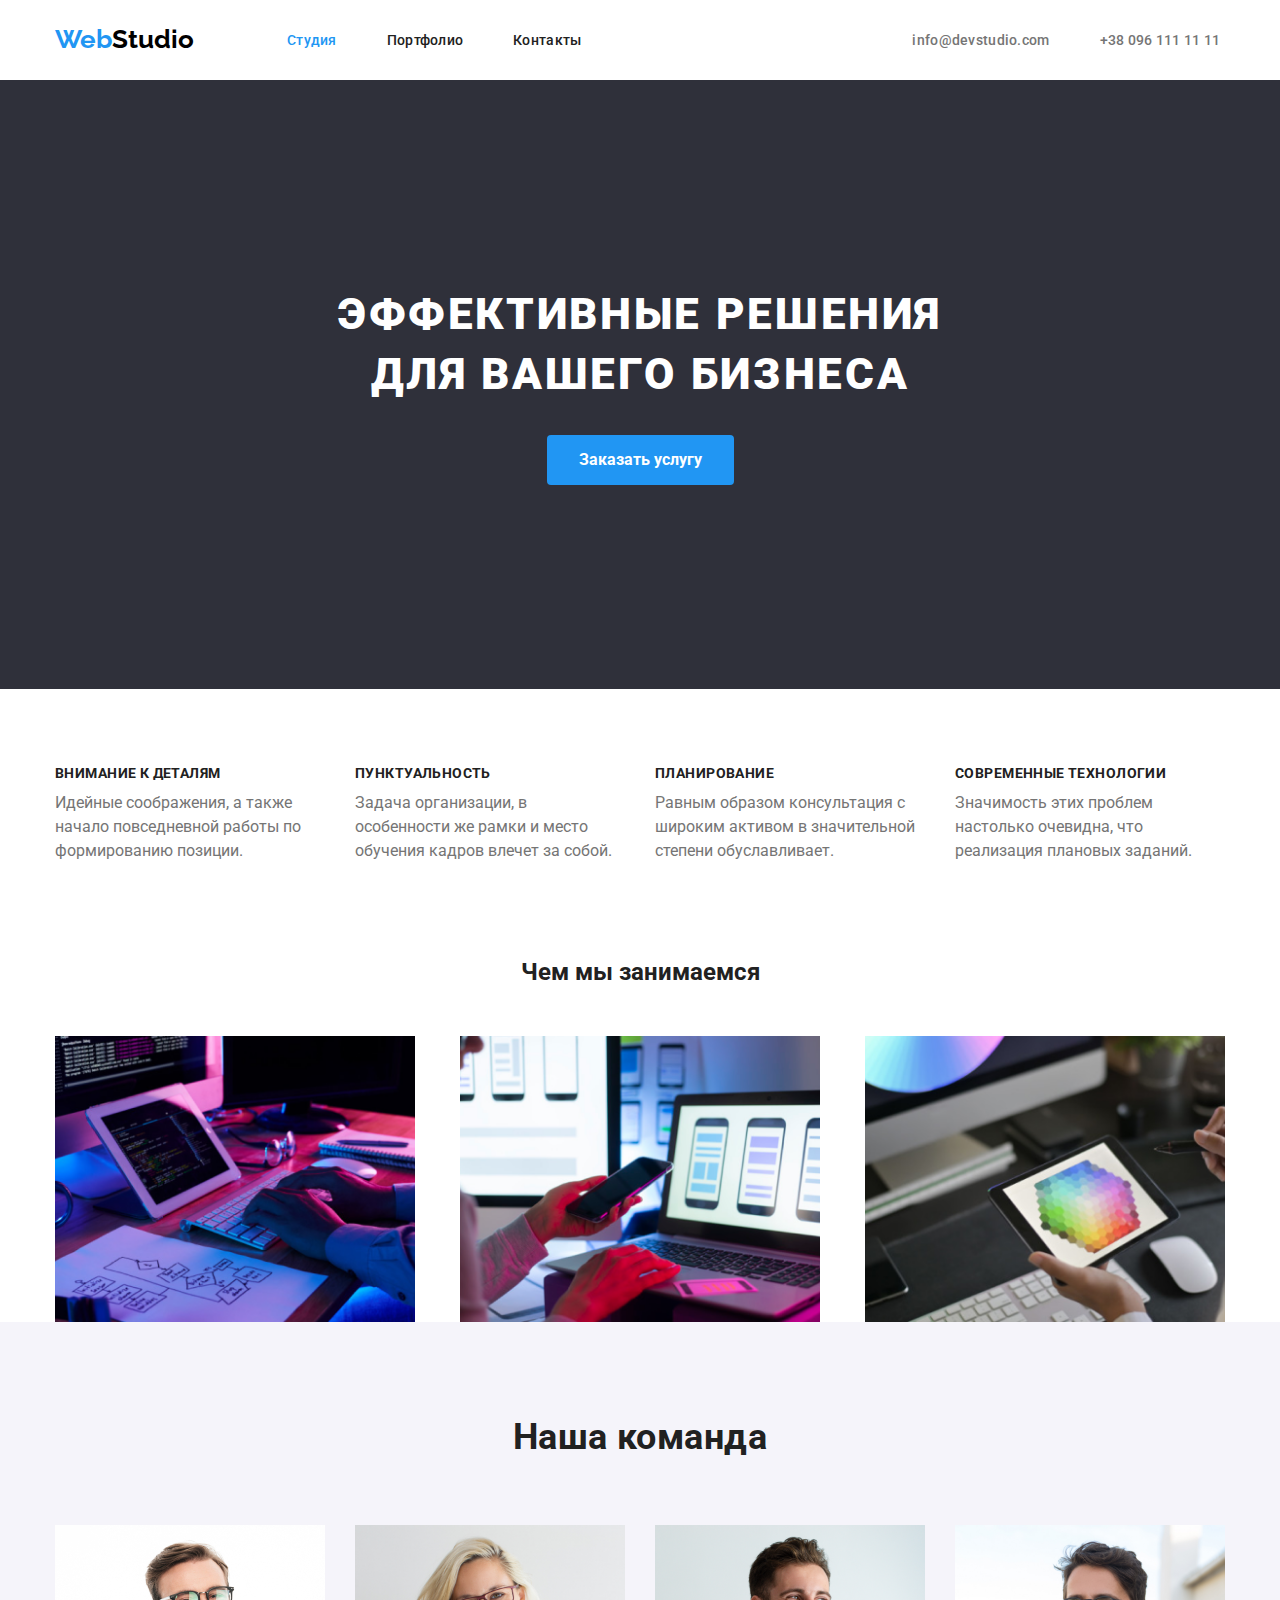
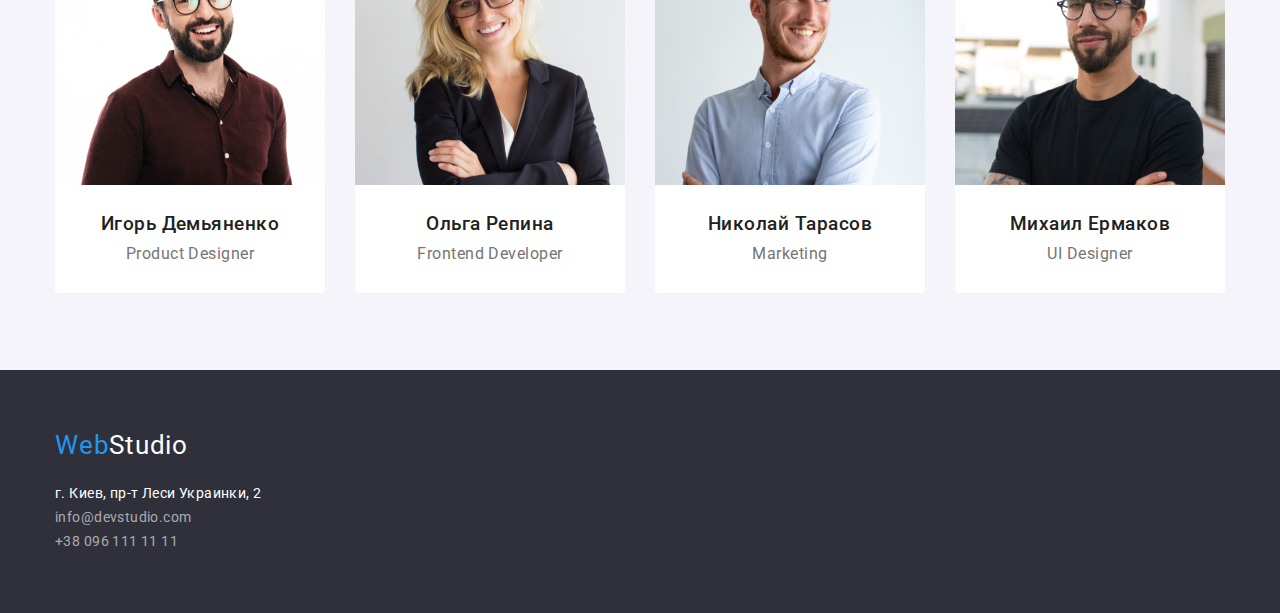
==== index.html @ 4e97cdf1 "q" ====
<!DOCTYPE html>
<html lang="en">

    <head>
        <meta charset="UTF-8">
        <meta name="viewport" content="width=device-width, initial-scale=1.0">
        <title>WebStudio</title> 
        <link rel="preconnect" href="https://fonts.gstatic.com">
        <link rel="stylesheet" href="./css/normalize.css">
        <link href="https://fonts.googleapis.com/css2?family=Raleway:wght@700&family=Roboto:wght@400;500;700;900&display=swap"
            rel="stylesheet">
        <link rel="stylesheet" href="./css/style.css">
    </head>

    <body>
        <!-- navigation -->
        <header class="header">
            <div class="container navigation-flex">
                <nav class="navigation-main navigation-flex">
                    <a href="index.html" class="logo"><span class="logo-span">Web</span>Studio</a>
                    <ul class="navigation-list">
                        <li class="navigaton-list-item" ><a href="index.html" class="current">Студия</a></li>
                        <li class="navigaton-list-item"><a href="portfolio.html">Портфолио</a></li>
                        <li class="navigaton-list-item"><a href="#">Контакты</a></li>
                    </ul>
                </nav>
                <ul class="list-contact">
                    <li class="list-contact-item"><a href="mailto:info@devstudio.com">info@devstudio.com</a></li>
                    <li class="list-contact-item"><a href="tel:+380961111111">+38 096 111 11 11</a></li>
                </ul>
            </div>
        </header>

        <!-- main content -->

        <main>
            <!-- hero -->
            
            <section class="hero">
                <div class="container hero-container">
                    <h1 class="hero-title">Эффективные решения для вашего бизнеса</h1>
                    <a href="" class="hero-btn">Заказать услугу</a>
                </div>
            </section>

            <!-- advantages -->

            <section class="advantages">
                <div class="container">
                    <h2 class="visually-hidden">Приимущества</h2>
                    <ul class="advantages-list" >
                        <li class="advantages-item">
                            <h3 class="advantages-tittle">Внимание к деталям</h3>
                            <p class="advantages-text"> Идейные соображения, а также начало повседневной работы по формированию позиции.</p>
                        </li>
                        <li class="advantages-item">
                            <h3 class="advantages-tittle">Пунктуальность</h3>
                            <p class="advantages-text">Задача организации, в особенности же рамки и место обучения кадров влечет за собой.</p>
                        </li>
                        <li class="advantages-item">
                            <h3 class="advantages-tittle">Планирование</h3>
                            <p class="advantages-text">Равным образом консультация с широким активом в значительной степени обуславливает.</p>
                        </li>
                        <li class="advantages-item">
                            <h3 class="advantages-tittle">Современные технологии</h3>
                            <p class="advantages-text">Значимость этих проблем настолько очевидна, что реализация плановых заданий.</p>
                        </li>
                    </ul>
                </div>
            </section>

            <!-- about -->

            <section class="about">
                <div class="container">
                    <h2 class="about-tittle">Чем мы занимаемся</h2>
                    <ul class="about-list">
                        <li class="about-item"><img src="./img/img__1.png" alt="проэктирование" width="370" class="about-item"></li>
                        <li class="about-item"><img src="./img/img__2.png" alt="разработка" width="370" class="about-item"></li>
                        <li class="about-item"><img src="./img/img__3.png" alt="тестирование" width="370" class="about-item"></li>
                    </ul>
                </div>
            </section>

            <!-- our team -->

            <section class="team">
                <div class="container">
                    <h2 class="team-tittle">Наша команда</h2>
                    <ul class="team-list">
                        <li class="team-item">
                            <img src="./img/img-1.jpg" alt="Продукт Дизайнер" width="270">
                            <h3 class="team-item-tittle">Игорь Демьяненко</h3>
                            <p class="team-item-text">Product Designer</p>
                        </li>
                        <li class="team-item">
                            <img src="./img/img-2.jpg" alt="Фронтэнд разработчик" width="270">
                            <h3 class="team-item-tittle">Ольга Репина</h3>
                            <p class="team-item-text">Frontend Developer</p>
                        </li>
                        <li class="team-item">
                            <img src="./img/img-3.jpg" alt="Маркетолог" width="270">
                            <h3 class="team-item-tittle">Николай Тарасов</h3>
                            <p class="team-item-text">Marketing</p>
                        </li>

                        <li class="team-item">
                            <img src="./img/img-4.jpg" alt="UI Designer" width="270">
                            <h3 class="team-item-tittle">Михаил Ермаков</h3>
                            <p class="team-item-text">UI Designer</p>
                        </li>
                    </ul>
                </div>
            </section>
        </main>

        <!-- footer -->

        <footer class="footer">
            <div class="container">
                <a href="index.html" class="logo-footer"><span class="logo-span">Web</span>Studio</a>
                <address class="footer-address">
                    <p>г. Киев, пр-т Леси Украинки, 2</p> 
                    <a href="mail:info@devstudio.com">info@devstudio.com</a>
                    <a href="tel:+380961111111">+38 096 111 11 11</a>
                </address>
            </div>
        </footer>
    </body>
</html>
---- css/style.css ----
/**************************** comon *****************/
:root {
  --logo-color: #000000;
  --brand-color: #3f51b5;
  --backgound-navigation: #ffffff;
  --backgound-hero: #2f303a;
  --background-section: #ffffff;
  --background-team: #f5f4fa;
  --color-h1: #ffffff;
  --color-h: #212121;
  --color-logo: #2196f3;
  --color-link-contact: #757575;
  --footer-contacts: rgba(255, 255, 255, 0.6);
  --galery-item-gap: 30px;
  --gap50: 50px;
}

html {
  box-sizing: border-box;
}

*,
*::before,
*::after {
  box-sizing: inherit;
}

.visually-hidden {
  position: absolute;
  width: 1px;
  height: 1px;
  margin: -1px;
  padding: 0;
  overflow: hidden;
  border: 0;
  clip: rect(0 0 0 0);
}

body {
  color: #757575;
  font-family: "Roboto", sans-serif;
  font-style: normal;
  font-weight: 400;
}

a {
  text-decoration: none;
  display: inline-block;
}

h2,
h3 {
  color: var(--color-h);
}
ul {
  list-style: none;
}
/* modificators */
.container {
  width: 1200px;
  padding-left: 15px;
  padding-right: 15px;
  margin: 0 auto;
}

/************** navigation ******************/

.header {
  padding-top: 24px;
  padding-bottom: 25px;
}
.navigation-flex {
  display: flex;
  align-items: center;
}

.logo {
  color: var(--logo-color);
  font-family: "Raleway", sans-serif;
  font-style: normal;
  font-weight: 700;
  font-size: 26px;
  line-height: 31px;
  margin-right: 93px;
}

.logo-span {
  color: var(--color-logo);
}

.navigaton-list-item .current {
  color: var(--color-logo);
}

.navigation-main a:focus {
  color: #2196f3;
}
.footer-address a:hover,
.navigaton-list-item a:hover,
.list-contact a:hover {
  color: var(--color-logo);
}

.navigaton-list-item a {
  color: var(--color-h);
}

.list-contact a {
  color: var(--color-link-contact);
}

.navigaton-list-item,
.list-contact {
  font-weight: 500;
  font-size: 14px;
  line-height: 16px;
  letter-spacing: 0.02em;
}

.navigaton-list-item:not(:last-child) {
  margin-right: 50px;
}

.navigation-list {
  display: flex;
  margin-right: 331px;
  justify-content: space-between;
}
.list-contact {
  display: flex;
}
.list-contact-item:first-child {
  margin-right: 50px;
}
/***************** hero *****************/

.hero {
  background-color: var(--backgound-hero);
}

.hero-container {
  display: flex;
  flex-direction: column;
  align-items: center;
  justify-content: center;
  padding: 204px 0px;
}

.hero-title,
.hero-btn {
  color: var(--color-h1);
}
.hero-title {
  font-weight: 900;
  font-size: 44px;
  line-height: 60px;
  letter-spacing: 0.06em;
  text-transform: uppercase;
  max-width: 696px;
  text-align: center;
  margin-top: 0px;
  margin-bottom: 30.8px;
}
.hero-btn {
  font-style: normal;
  font-weight: 700;
  font-size: 16px;
  line-height: 30px;
  background-color: var(--color-logo);
  padding-top: 10px;
  padding-bottom: 10px;
  padding-right: 32px;
  padding-left: 32px;
  border-radius: 4px;
  text-align: center;
}

/************************************** advantages *********************/

.advantages .about {
  background-color: var(--background-section);
}

.advantages {
  padding-top: 76px;
  padding-bottom: 96px;
}
.advantages-tittle {
  font-weight: 700;
  font-size: 14px;
  line-height: 16px;
  letter-spacing: 0.03em;
  text-transform: uppercase;
  margin-bottom: 10px;
}

.advantages-list {
  display: flex;
  flex-wrap: wrap;
  margin-left: calc(-1 * var(--galery-item-gap));
}

.advantages-item {
  margin-left: 30px;
  flex-basis: calc(100% / 4 - var(--galery-item-gap));
}

.advantages-text {
  line-height: 24px;
  /* letter-spacing: 0.03em; */
}

/************************ about **************************/

.about-item > img {
  display: block;
  max-width: 100%;
  height: auto;
}

.about-tittle {
  margin-bottom: 50px;
  text-align: center;
}

.about-list {
  display: flex;
  flex-wrap: wrap;
  justify-content: space-between;
}

.about-item {
  flex-basis: calc(100% / 3 - var(--galery-item-gap));
}
/************************ our team ***********************/

.team {
  background-color: var(--background-team);
  letter-spacing: 0.03em;
  line-height: 19px;
  padding-top: 94px;
  padding-bottom: 77px;
}
.team-tittle {
  font-style: normal;
  font-weight: 700;
  font-size: 36px;
  line-height: 42px;
  text-align: center;
  margin-bottom: 67px;
}

.team-list {
  display: flex;
  flex-wrap: wrap;
  margin-left: calc(-1 * var(--galery-item-gap));
}

.team-item {
  margin-left: 30px;
  text-align: center;
  background-color: var(--color-h1);
  border-radius: 0px 0px 4px 4px;
  padding-bottom: 30px;
  flex-basis: calc(100% / 4 - var(--galery-item-gap));
}

.team-item img {
  max-width: 100%;
  height: auto;
  display: block;
}

.team-item-tittle {
  font-weight: 500;
  margin-bottom: 10px;
  margin-top: 30px;
}

.team-item-text {
  font-size: 16px;
}

/*********************** footer ******************************/

footer {
  background-color: var(--backgound-hero);
  padding: 60px 0px 60px 0px;
}

.logo-footer {
  color: var(--color-h1);
  margin-bottom: 20px;
  font-size: 26px;
  line-height: 31px;
  letter-spacing: 0.03em;
}

.footer-address {
  font-family: Roboto;
  font-style: normal;
  font-weight: normal;
  font-size: 14px;
  line-height: 24px;
  letter-spacing: 0.03em;
  color: var(--backgound-navigation);
  display: flex;
  flex-direction: column;
}

.footer-address a {
  color: var(--footer-contacts);
}

/********************************************************* portfolio-page******************************************************************/
/* *********** portfolio******* */
.portfolio {
  background-color: var(--background-section);
  padding: 94px 0px 94px 0px;
}

.portfolio-list {
  justify-content: center;
  display: flex;
  margin-bottom: var(--gap50);
}

.portfolio-item:not(:last-child) {
  margin-right: 8px;
}

.portfolio-btn:hover {
  background-color: var(--color-logo);
}

.portfolio-btn:hover {
  color: var(--backgound-navigation);
}

.portfolio-btn:focus {
  color: var(--backgound-navigation);
  background-color: var(--color-logo);
  outline: none;
}

.portfolio-btn {
  color: var(--color-h);
  font-family: "Roboto", sans-serif;
  font-style: normal;
  font-weight: 500;
  font-size: 16px;
  line-height: 26px;
  text-align: center;
  letter-spacing: 0.03em;
  border-radius: 4px;
  border: none;
  padding-top: 6px;
  padding-right: 22px;
  padding-bottom: 6px;
  padding-left: 22px;
}

/************** galery ***********************/

.galery {
  background-color: var(--background-section);
}

.galery-container {
  padding-bottom: 20px;
  padding-left: 24px;
}
.galery-item-tittle {
  font-family: Roboto;
  font-style: normal;
  font-weight: 700;
  font-size: 18px;
  line-height: 36px;
  letter-spacing: 0.06em;
}

.galery-text {
  font-family: Roboto;
  font-style: normal;
  font-weight: 400;
  font-size: 16px;
  line-height: 30px;
  letter-spacing: 0.03em;
}

.galery-list {
  display: flex;
  flex-wrap: wrap;
  margin-left: calc(-1 * var(--galery-item-gap));
  margin-top: calc(-1 * var(--galery-item-gap));
}
.galery-item img {
  display: inline-block;
  max-width: 100%;
  height: auto;
  margin-bottom: 20px;
}

.galery-item {
  margin-left: var(--galery-item-gap);
  margin-top: var(--galery-item-gap);
  background-color: var(--backgound-navigation);
  border: 1px solid #eeeeee;
  flex-basis: calc(100% / 3 - var(--galery-item-gap));
}
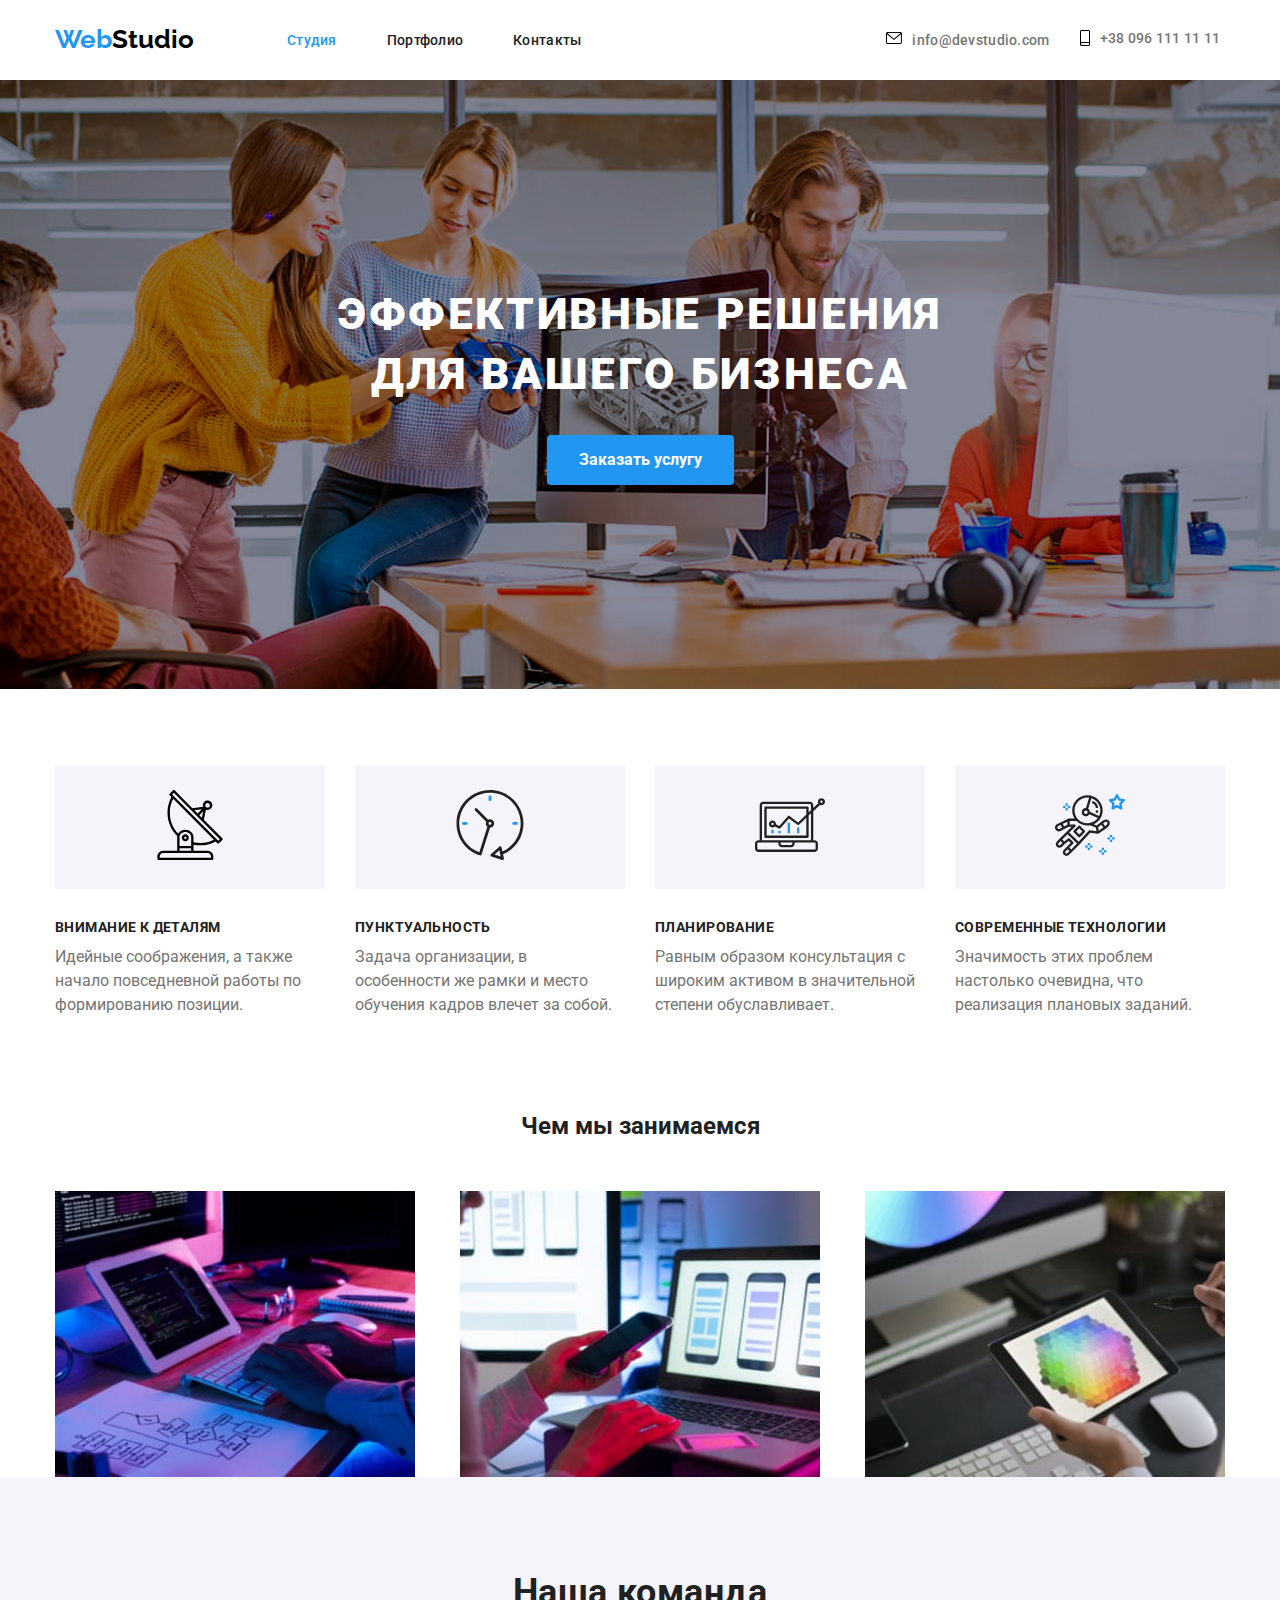
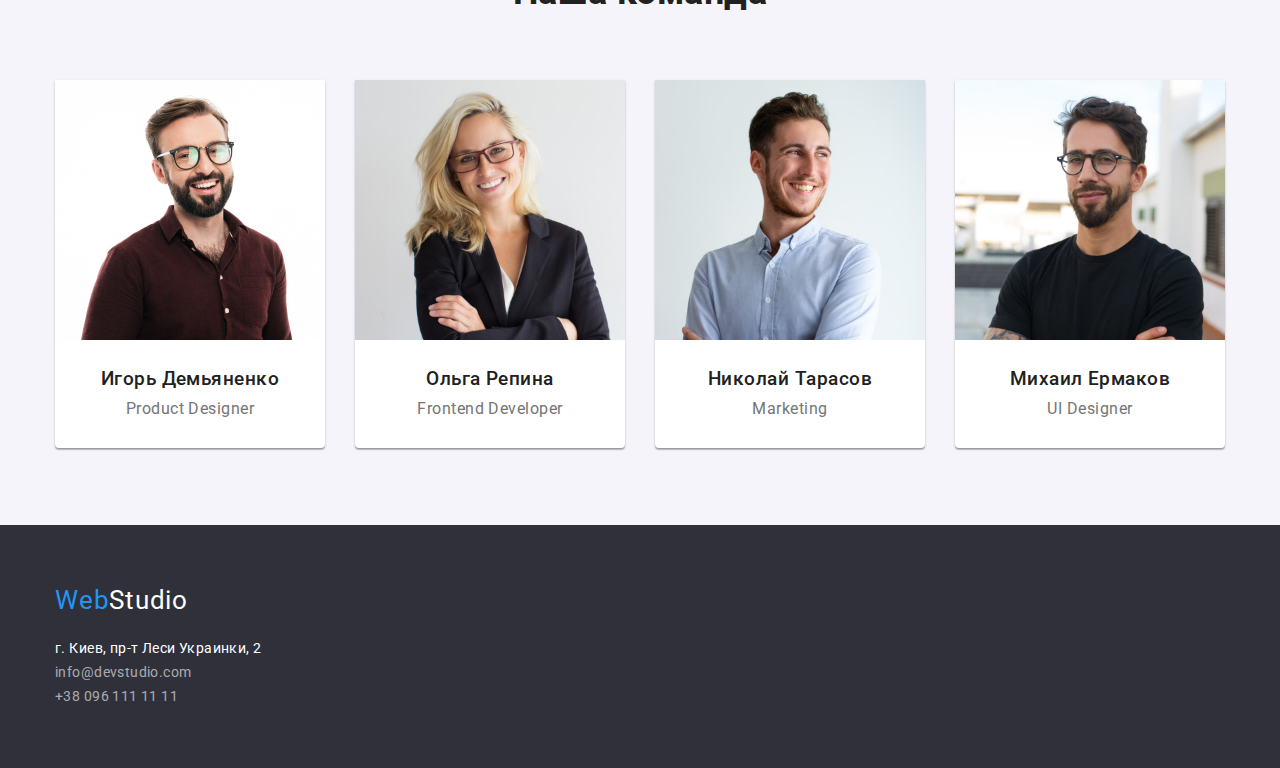
==== commit b580e9ec: "added padding batton 94px" ====
--- a/index.html
+++ b/index.html
@@ -19,14 +19,28 @@
                 <nav class="navigation-main navigation-flex">
                     <a href="index.html" class="logo"><span class="logo-span">Web</span>Studio</a>
                     <ul class="navigation-list">
-                        <li class="navigaton-list-item" ><a href="index.html" class="current">Студия</a></li>
+                        <li class="navigaton-list-item"><a href="index.html" class="current">Студия</a></li>
                         <li class="navigaton-list-item"><a href="portfolio.html">Портфолио</a></li>
                         <li class="navigaton-list-item"><a href="#">Контакты</a></li>
                     </ul>
                 </nav>
                 <ul class="list-contact">
-                    <li class="list-contact-item"><a href="mailto:info@devstudio.com">info@devstudio.com</a></li>
-                    <li class="list-contact-item"><a href="tel:+380961111111">+38 096 111 11 11</a></li>
+                    <li class="list-contact-item">
+                        <a href="mailto:info@devstudio.com" class="contact-mail">
+                           <svg class="contact-icon-envelope">
+                               <use href="./img/symbol-defs.svg#icon-envelope"></use>
+                           </svg>
+                            info@devstudio.com
+                        </a>
+                    </li>
+                    <li class="list-contact-item">
+                        <a href="tel:+380961111111">
+                            <svg class="contact-icon-smartphone">
+                                <use href="./img/symbol-defs.svg#icon-smartphone"></use>
+                            </svg>
+                            +38 096 111 11 11
+                        </a>
+                    </li>
                 </ul>
             </div>
         </header>
@@ -50,18 +64,41 @@
                     <h2 class="visually-hidden">Приимущества</h2>
                     <ul class="advantages-list" >
                         <li class="advantages-item">
+                            <div class="advantages-thumb">
+                            <svg class="advantages-icon">
+                                <use href="./img/symbol-defs.svg#icon-antenna-1"></use>
+                            </svg>
+                        </div>
                             <h3 class="advantages-tittle">Внимание к деталям</h3>
                             <p class="advantages-text"> Идейные соображения, а также начало повседневной работы по формированию позиции.</p>
+                            
                         </li>
                         <li class="advantages-item">
+                            <div class="advantages-thumb">
+                            <svg class="advantages-icon">
+                                <use href="./img/symbol-defs.svg#icon-clock-1"></use>
+                            </svg>
+                        </div>
                             <h3 class="advantages-tittle">Пунктуальность</h3>
                             <p class="advantages-text">Задача организации, в особенности же рамки и место обучения кадров влечет за собой.</p>
+                            
                         </li>
                         <li class="advantages-item">
+                            <div class="advantages-thumb">
+                            <svg class="advantages-icon">
+                                <use href="./img/symbol-defs.svg#icon-diagram-1"></use>
+                            </svg>
+                        </div>
                             <h3 class="advantages-tittle">Планирование</h3>
                             <p class="advantages-text">Равным образом консультация с широким активом в значительной степени обуславливает.</p>
+                            
                         </li>
                         <li class="advantages-item">
+                            <div class="advantages-thumb">
+                            <svg class="advantages-icon">
+                                <use href="./img/symbol-defs.svg#icon-astronaut-1"></use>
+                            </svg>
+                            </div>
                             <h3 class="advantages-tittle">Современные технологии</h3>
                             <p class="advantages-text">Значимость этих проблем настолько очевидна, что реализация плановых заданий.</p>
                         </li>
@@ -75,9 +112,9 @@
                 <div class="container">
                     <h2 class="about-tittle">Чем мы занимаемся</h2>
                     <ul class="about-list">
-                        <li class="about-item"><img src="./img/img__1.png" alt="проэктирование" width="370" class="about-item"></li>
-                        <li class="about-item"><img src="./img/img__2.png" alt="разработка" width="370" class="about-item"></li>
-                        <li class="about-item"><img src="./img/img__3.png" alt="тестирование" width="370" class="about-item"></li>
+                        <li class="about-item"><img src="./img/img__1.jpg" alt="проэктирование" width="370" class="about-item"></li>
+                        <li class="about-item"><img src="./img/img__2.jpg" alt="разработка" width="370" class="about-item"></li>
+                        <li class="about-item"><img src="./img/img__3.jpg" alt="тестирование" width="370" class="about-item"></li>
                     </ul>
                 </div>
             </section>
--- a/css/style.css
+++ b/css/style.css
@@ -11,6 +11,7 @@
   --color-logo: #2196f3;
   --color-link-contact: #757575;
   --footer-contacts: rgba(255, 255, 255, 0.6);
+  --advantages-thumb: #f5f4fa;
   --galery-item-gap: 30px;
   --gap50: 50px;
 }
@@ -55,7 +56,9 @@
 ul {
   list-style: none;
 }
+
 /* modificators */
+
 .container {
   width: 1200px;
   padding-left: 15px;
@@ -95,6 +98,7 @@
 .navigation-main a:focus {
   color: #2196f3;
 }
+
 .footer-address a:hover,
 .navigaton-list-item a:hover,
 .list-contact a:hover {
@@ -123,19 +127,45 @@
 
 .navigation-list {
   display: flex;
-  margin-right: 331px;
+  margin-right: 305px;
   justify-content: space-between;
 }
 .list-contact {
   display: flex;
 }
 .list-contact-item:first-child {
-  margin-right: 50px;
-}
+  margin-right: 30px;
+}
+.list-contact-item {
+  align-content: center;
+}
+.list-contact-item a {
+  display: inline-flex;
+}
+.contact-icon-envelope {
+  width: 16px;
+  height: 12px;
+  margin-right: 10px;
+}
+.contact-icon-smartphone {
+  width: 10px;
+  height: 16px;
+  margin-right: 10px;
+}
+
+.contact-icon-envelope:hover,
+.contact-icon-smartphone:hover {
+  fill: #2196f3;
+}
+
 /***************** hero *****************/
 
 .hero {
   background-color: var(--backgound-hero);
+  background-image: url(../img/background-hero.jpg);
+  background-size: cover;
+  background-repeat: no-repeat;
+  background-position: center;
 }
 
 .hero-container {
@@ -205,6 +235,21 @@
   flex-basis: calc(100% / 4 - var(--galery-item-gap));
 }
 
+.advantages-thumb {
+  background-color: var(--advantages-thumb);
+  width: 100%;
+  height: auto;
+  margin-bottom: 30px;
+  text-align: center;
+  padding-top: 25px;
+  padding-bottom: 25px;
+}
+
+.advantages-icon {
+  width: 70px;
+  height: 70px;
+}
+
 .advantages-text {
   line-height: 24px;
   /* letter-spacing: 0.03em; */
@@ -232,6 +277,7 @@
 .about-item {
   flex-basis: calc(100% / 3 - var(--galery-item-gap));
 }
+
 /************************ our team ***********************/
 
 .team {
@@ -263,6 +309,8 @@
   border-radius: 0px 0px 4px 4px;
   padding-bottom: 30px;
   flex-basis: calc(100% / 4 - var(--galery-item-gap));
+  box-shadow: 0px 1px 3px rgba(0, 0, 0, 0.12), 0px 1px 1px rgba(0, 0, 0, 0.14),
+    0px 2px 1px rgba(0, 0, 0, 0.2);
 }
 
 .team-item img {
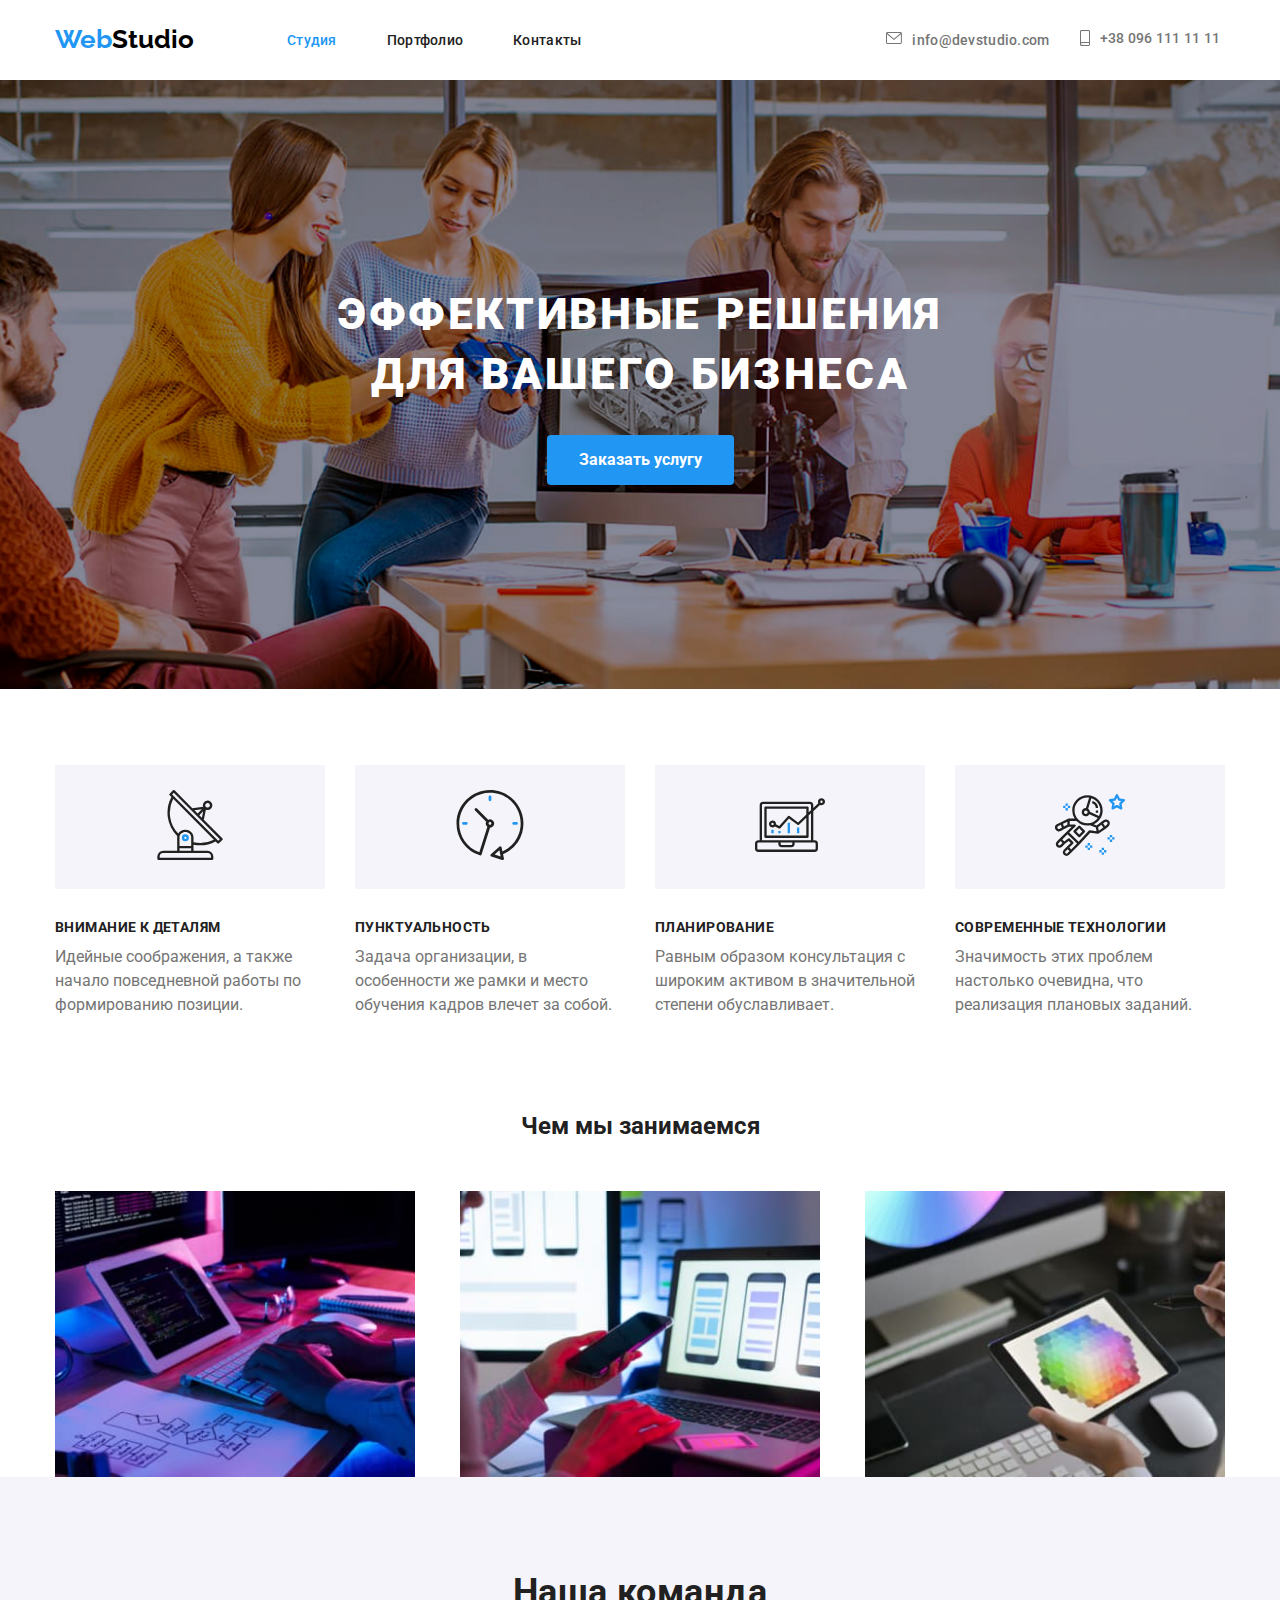
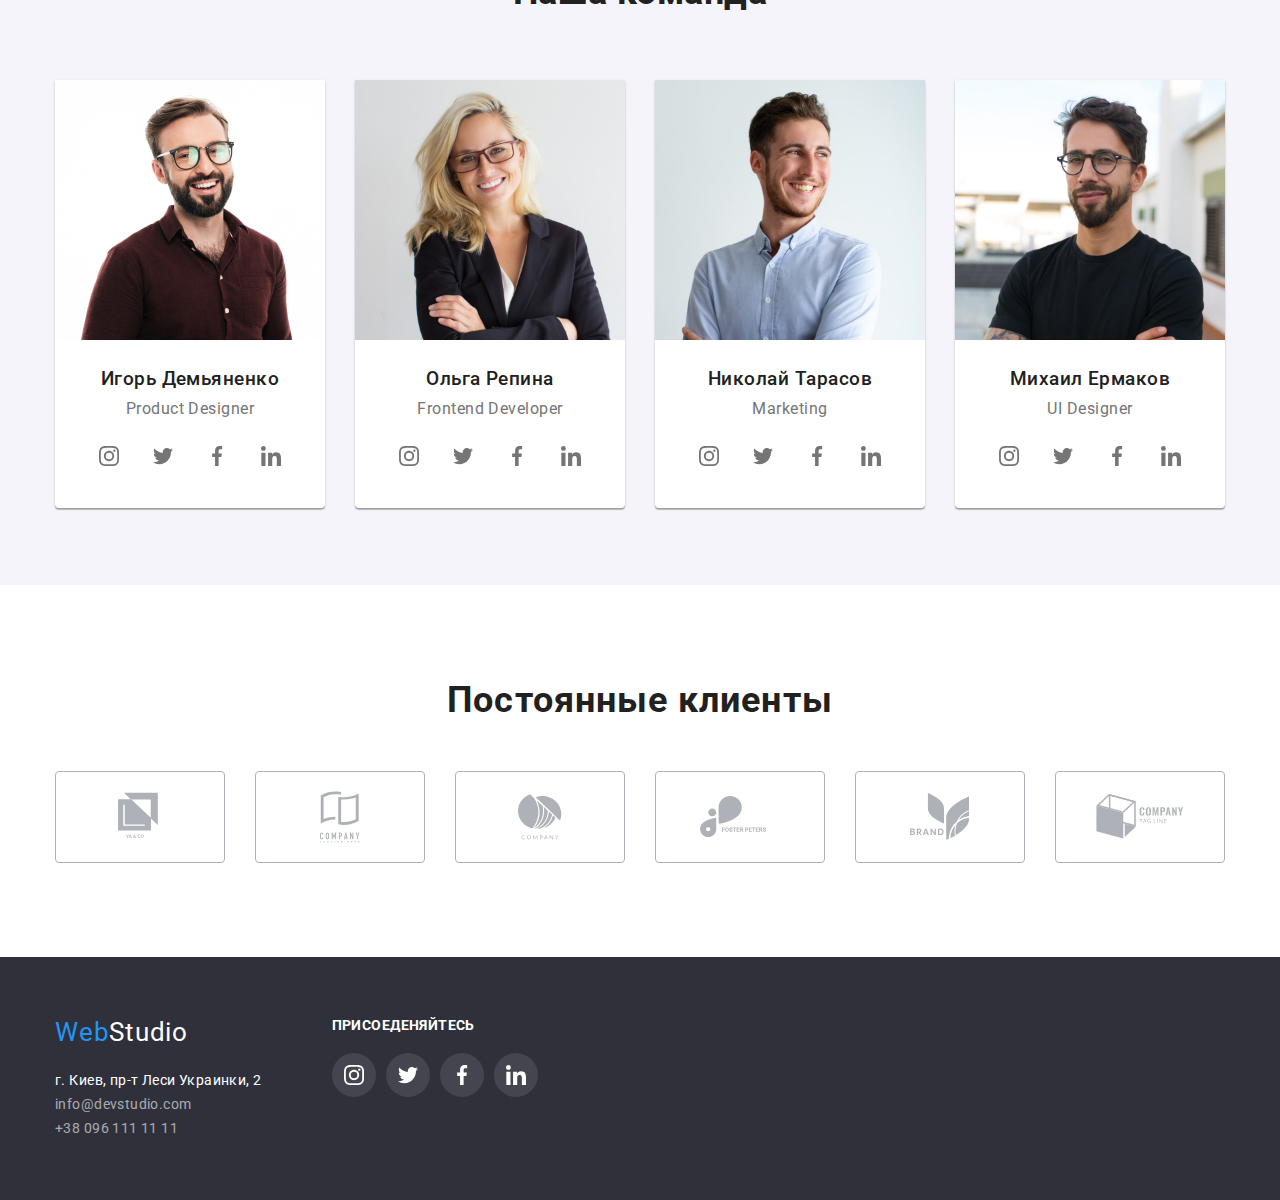
==== commit 31f78580: "aded decoration" ====
--- a/index.html
+++ b/index.html
@@ -129,24 +129,198 @@
                             <img src="./img/img-1.jpg" alt="Продукт Дизайнер" width="270">
                             <h3 class="team-item-tittle">Игорь Демьяненко</h3>
                             <p class="team-item-text">Product Designer</p>
+                            <ul class="team-social-list">
+                                <li class="team-social-item">
+                                    <a href="#">
+                                        <svg class="team-social-icon">
+                                            <use href="./img/symbol-defs.svg#icon-instagram-2"></use>
+                                        </svg>
+                                    </a>
+                                </li>
+                                <li class="team-social-item">
+                                    <a href="#">
+                                        <svg class="team-social-icon">
+                                            <use href="./img/symbol-defs.svg#icon-twitter-1"></use>
+                                        </svg>
+                                    </a>
+                                </li>
+                                <li class="team-social-item">
+                                    <a href="#">
+                                        <svg class="team-social-icon">
+                                            <use href="./img/symbol-defs.svg#icon-facebook-1"></use>
+                                        </svg>
+                                    </a>
+                                </li>
+                                <li class="team-social-item">
+                                    <a href="#">
+                                        <svg class="team-social-icon">
+                                            <use href="./img/symbol-defs.svg#icon-linkedin-1"></use>
+                                        </svg>
+                                    </a>
+                                </li>
+                            </ul>
+                            
                         </li>
                         <li class="team-item">
                             <img src="./img/img-2.jpg" alt="Фронтэнд разработчик" width="270">
                             <h3 class="team-item-tittle">Ольга Репина</h3>
                             <p class="team-item-text">Frontend Developer</p>
+                            <ul class="team-social-list">
+                                <li class="team-social-item">
+                                    <a href="#">
+                                        <svg class="team-social-icon">
+                                            <use href="./img/symbol-defs.svg#icon-instagram-2"></use>
+                                        </svg>
+                                    </a>
+                                </li>
+                                <li class="team-social-item">
+                                    <a href="#">
+                                        <svg class="team-social-icon">
+                                            <use href="./img/symbol-defs.svg#icon-twitter-1"></use>
+                                        </svg>
+                                    </a>
+                                </li>
+                                <li class="team-social-item">
+                                    <a href="#">
+                                        <svg class="team-social-icon">
+                                            <use href="./img/symbol-defs.svg#icon-facebook-1"></use>
+                                        </svg>
+                                    </a>
+                                </li>
+                                <li class="team-social-item">
+                                    <a href="#">
+                                        <svg class="team-social-icon">
+                                            <use href="./img/symbol-defs.svg#icon-linkedin-1"></use>
+                                        </svg>
+                                    </a>
+                                </li>
+                            </ul>
+                            
+
+                            
                         </li>
                         <li class="team-item">
                             <img src="./img/img-3.jpg" alt="Маркетолог" width="270">
                             <h3 class="team-item-tittle">Николай Тарасов</h3>
                             <p class="team-item-text">Marketing</p>
+                            <ul class="team-social-list">
+                                <li class="team-social-item">
+                                    <a href="#">
+                                        <svg class="team-social-icon">
+                                            <use href="./img/symbol-defs.svg#icon-instagram-2"></use>
+                                        </svg>
+                                    </a>
+                                </li>
+                                <li class="team-social-item">
+                                    <a href="#">
+                                        <svg class="team-social-icon">
+                                            <use href="./img/symbol-defs.svg#icon-twitter-1"></use>
+                                        </svg>
+                                    </a>
+                                </li>
+                                <li class="team-social-item">
+                                    <a href="#">
+                                        <svg class="team-social-icon">
+                                            <use href="./img/symbol-defs.svg#icon-facebook-1"></use>
+                                        </svg>
+                                    </a>
+                                </li>
+                                <li class="team-social-item">
+                                    <a href="#">
+                                        <svg class="team-social-icon">
+                                            <use href="./img/symbol-defs.svg#icon-linkedin-1"></use>
+                                        </svg>
+                                    </a>
+                                </li>
+                            </ul>
                         </li>
 
                         <li class="team-item">
                             <img src="./img/img-4.jpg" alt="UI Designer" width="270">
                             <h3 class="team-item-tittle">Михаил Ермаков</h3>
                             <p class="team-item-text">UI Designer</p>
-                        </li>
-                    </ul>
+                            <ul class="team-social-list">
+                                <li class="team-social-item">
+                                    <a href="#">
+                                        <svg class="team-social-icon">
+                                            <use href="./img/symbol-defs.svg#icon-instagram-2"></use>
+                                        </svg>
+                                    </a>
+                                </li>
+                                <li class="team-social-item">
+                                    <a href="#">
+                                        <svg class="team-social-icon">
+                                            <use href="./img/symbol-defs.svg#icon-twitter-1"></use>
+                                        </svg>
+                                    </a>
+                                </li>
+                                <li class="team-social-item">
+                                    <a href="#">
+                                        <svg class="team-social-icon">
+                                            <use href="./img/symbol-defs.svg#icon-facebook-1"></use>
+                                        </svg>
+                                    </a>
+                                </li>
+                                <li class="team-social-item">
+                                    <a href="#">
+                                        <svg class="team-social-icon">
+                                            <use href="./img/symbol-defs.svg#icon-linkedin-1"></use>
+                                        </svg>
+                                    </a>
+                                </li>
+                            </ul>
+                        </li>
+                    </ul>
+                </div>
+            </section>
+            <section class="brand">
+                <div class="container">
+                    <h2 class="brand-title">Постоянные клиенты</h2>
+                    <ul class="brand-list">
+                        <li class="brand-item">
+                            <a href="#" class="brand-link">
+                                <svg class="brand-icon brand-icon-first">
+                                    <use href="./img/symbol-defs.svg#icon-logo-1"></use>
+                                </svg>
+                            </a>
+                        </li>
+                        <li class="brand-item">
+                            <a href="#" class="brand-link">
+                                <svg class="brand-icon brand-icon-taglin">
+                                    <use href="./img/symbol-defs.svg#icon-logo-2"></use>
+                                </svg>
+                            </a>
+                        </li>
+                        <li class="brand-item">
+                            <a href="#" class="brand-link">
+                                <svg class="brand-icon brand-icon-first">
+                                    <use href="./img/symbol-defs.svg#icon-logo-3"></use>
+                                </svg>
+                            </a>
+                        </li>
+                        <li class="brand-item">
+                            <a href="#" class="brand-link">
+                                <svg class="brand-icon brand-icon-foster">
+                                    <use href="./img/symbol-defs.svg#icon-logo-4"></use>
+                                </svg>
+                            </a>
+                        </li>
+                        <li class="brand-item">
+                            <a href="#" class="brand-link">
+                                <svg class="brand-icon brand-icon-brand">
+                                    <use href="./img/symbol-defs.svg#icon-logo-5"></use>
+                                </svg>
+                            </a>
+                        </li>
+                        <li class="brand-item">
+                            <a href="#" class="brand-link ">
+                                <svg class="brand-icon brand-icon-last">
+                                    <use href="./img/symbol-defs.svg#icon-logo-6"></use>
+                                </svg>
+                            </a>
+                        </li>
+                    </ul>
+
                 </div>
             </section>
         </main>
@@ -154,13 +328,49 @@
         <!-- footer -->
 
         <footer class="footer">
-            <div class="container">
-                <a href="index.html" class="logo-footer"><span class="logo-span">Web</span>Studio</a>
-                <address class="footer-address">
-                    <p>г. Киев, пр-т Леси Украинки, 2</p> 
-                    <a href="mail:info@devstudio.com">info@devstudio.com</a>
-                    <a href="tel:+380961111111">+38 096 111 11 11</a>
-                </address>
+            <div class="container d-flex">
+                <div class="footer-wrap">
+                    <a href="index.html" class="logo-footer"><span class="logo-span">Web</span>Studio</a>
+                    <address class="footer-address">
+                        <p>г. Киев, пр-т Леси Украинки, 2</p> 
+                        <a href="mail:info@devstudio.com">info@devstudio.com</a>
+                        <a href="tel:+380961111111">+38 096 111 11 11</a>
+                    </address>
+                </div>
+                <div class="footer-social-wrap">
+                    <p class="social-tittle">Присоеденяйтесь</p>
+                    <ul class="footer-social-list">
+                        
+                        <li class="team-social-item">
+                            <a href="#" class="footer-social-link">
+                                <svg class="team-social-icon footer-social-icon">
+                                    <use href="./img/symbol-defs.svg#icon-instagram-2"></use>
+                                </svg>
+                            </a>
+                        </li>
+                        <li class="team-social-item">
+                            <a href="#" class="footer-social-link">
+                                <svg class="team-social-icon footer-social-icon">
+                                    <use href="./img/symbol-defs.svg#icon-twitter-1"></use>
+                                </svg>
+                            </a>
+                        </li>
+                        <li class="team-social-item">
+                            <a href="#" class="footer-social-link">
+                                <svg class="team-social-icon footer-social-icon">
+                                    <use href="./img/symbol-defs.svg#icon-facebook-1"></use>
+                                </svg>
+                            </a>
+                        </li>
+                        <li class="team-social-item">
+                            <a href="#" class="footer-social-link ">
+                                <svg class="team-social-icon footer-social-icon">
+                                    <use href="./img/symbol-defs.svg#icon-linkedin-1"></use>
+                                </svg>
+                            </a>
+                        </li>
+                    </ul>
+                </div>
             </div>
         </footer>
     </body>
--- a/css/style.css
+++ b/css/style.css
@@ -65,7 +65,9 @@
   padding-right: 15px;
   margin: 0 auto;
 }
-
+.d-flex {
+  display: flex;
+}
 /************** navigation ******************/
 
 .header {
@@ -146,15 +148,17 @@
   width: 16px;
   height: 12px;
   margin-right: 10px;
+  fill: #757575;
 }
 .contact-icon-smartphone {
   width: 10px;
   height: 16px;
   margin-right: 10px;
-}
-
-.contact-icon-envelope:hover,
-.contact-icon-smartphone:hover {
+  fill: #757575;
+}
+
+.list-contact-item:hover .contact-icon-envelope,
+.list-contact-item:hover .contact-icon-smartphone {
   fill: #2196f3;
 }
 
@@ -327,6 +331,116 @@
 
 .team-item-text {
   font-size: 16px;
+  margin-bottom: 16px;
+}
+
+.team-social-list {
+  display: flex;
+  justify-content: center;
+}
+
+.team-social-list > .team-social-item:not(:last-child) {
+  margin-right: 10px;
+}
+
+.team-social-icon {
+  fill: #757575;
+  width: 20px;
+  height: 20px;
+  margin-top: auto;
+  margin-bottom: auto;
+}
+.team-social-item a {
+  width: 44px;
+  height: 44px;
+  display: flex;
+  justify-content: center;
+}
+
+.team-social-item a:hover .team-social-icon {
+  fill: #ffffff;
+}
+.team-social-item a:hover {
+  background-color: #2196f3;
+  border-radius: 50%;
+}
+
+/************************ brand****************************** */
+.brand {
+  background-color: #ffffff;
+  padding-top: 94px;
+  padding-bottom: 94px;
+}
+
+.brand-title {
+  font-family: Roboto;
+  font-style: normal;
+  font-weight: bold;
+  font-size: 36px;
+  line-height: 42px;
+  text-align: center;
+  letter-spacing: 0.03em;
+  color: var(--color-h);
+  margin-bottom: 50px;
+}
+
+.brand-list {
+  display: flex;
+  margin-left: calc(-1 * var(--galery-item-gap));
+  justify-content: center;
+}
+.brand-item {
+  margin-left: 30px;
+  flex-basis: calc(100% / 6 - var(--galery-item-gap));
+  border: 1px solid #afb1b8;
+  border-radius: 4px;
+}
+
+.brand-item:hover {
+  border: 1px solid #2196f3;
+}
+
+.brand-item:hover .brand-icon {
+  fill: #2196f3;
+}
+.brand-link {
+  display: flex;
+  min-height: 90px;
+  justify-content: center;
+  align-items: center;
+}
+.brand-icon {
+  fill: #afb1b8;
+}
+
+.brand-icon-first {
+  width: 44px;
+  height: 50px;
+}
+
+.brand-icon-taglin {
+  width: 40px;
+  height: 52px;
+}
+
+.brand-icon-company {
+  width: 41px;
+  height: 42px;
+}
+
+.brand-icon-foster {
+  width: 79px;
+  height: 42px;
+}
+
+.brand-icon-brand {
+  width: 59px;
+  height: 47px;
+}
+
+.brand-icon-last {
+  width: 88px;
+  height: 45px;
 }
 
 /*********************** footer ******************************/
@@ -358,6 +472,35 @@
 
 .footer-address a {
   color: var(--footer-contacts);
+}
+.footer-social-list {
+  display: flex;
+}
+.footer-wrap {
+  margin-right: 70px;
+}
+
+.footer-social-list .footer-social-link {
+  background-color: rgba(255, 255, 255, 0.1);
+  border-radius: 50%;
+}
+.footer-social-list > .team-social-item:not(:last-child) {
+  margin-right: 10px;
+}
+
+.footer-social-icon {
+  fill: #ffffff;
+}
+
+.social-tittle {
+  font-weight: 700;
+  font-size: 14px;
+  line-height: 16px;
+  letter-spacing: 0.03em;
+  text-transform: uppercase;
+  color: #ffffff;
+  display: block;
+  margin-bottom: 20px;
 }
 
 /********************************************************* portfolio-page******************************************************************/
@@ -456,3 +599,8 @@
   border: 1px solid #eeeeee;
   flex-basis: calc(100% / 3 - var(--galery-item-gap));
 }
+
+.galery-item:hover {
+  box-shadow: 0px 1px 1px rgba(0, 0, 0, 0.12), 0px 4px 4px rgba(0, 0, 0, 0.06),
+    1px 4px 6px rgba(0, 0, 0, 0.16);
+}
